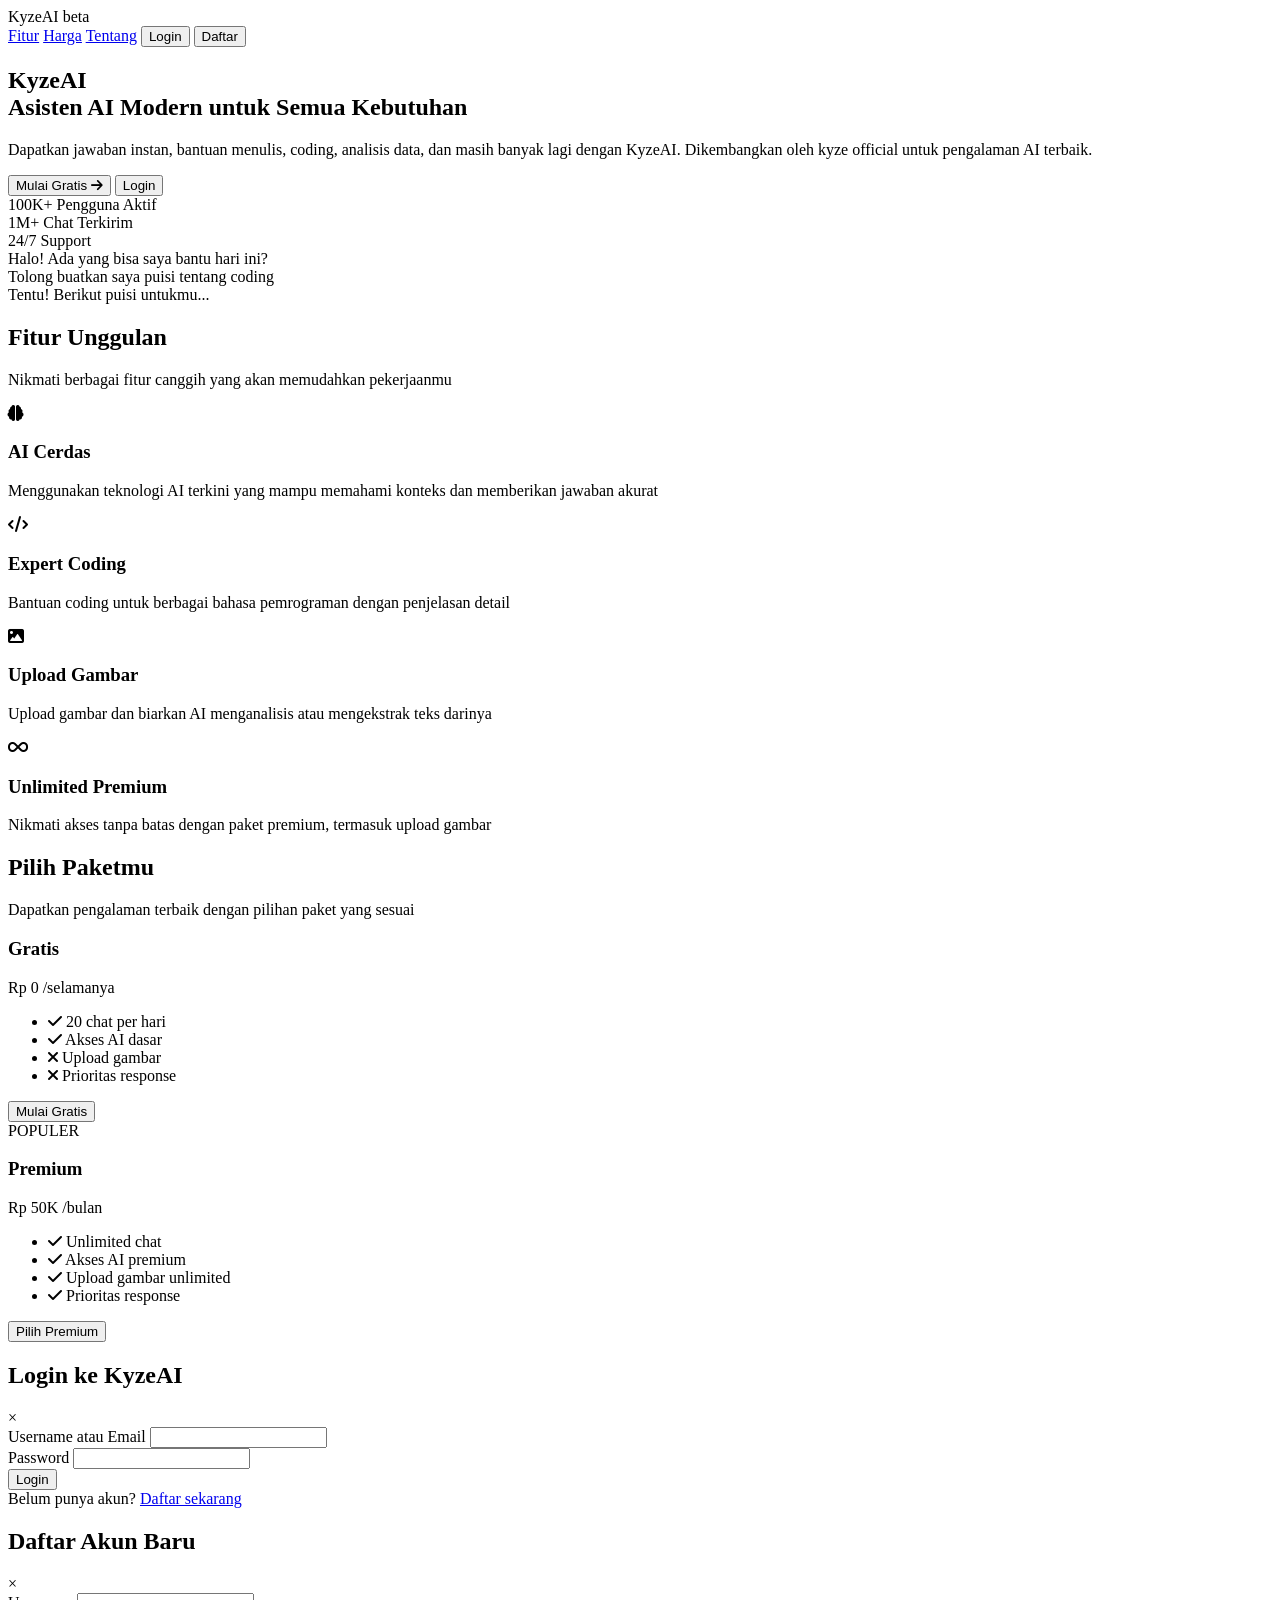
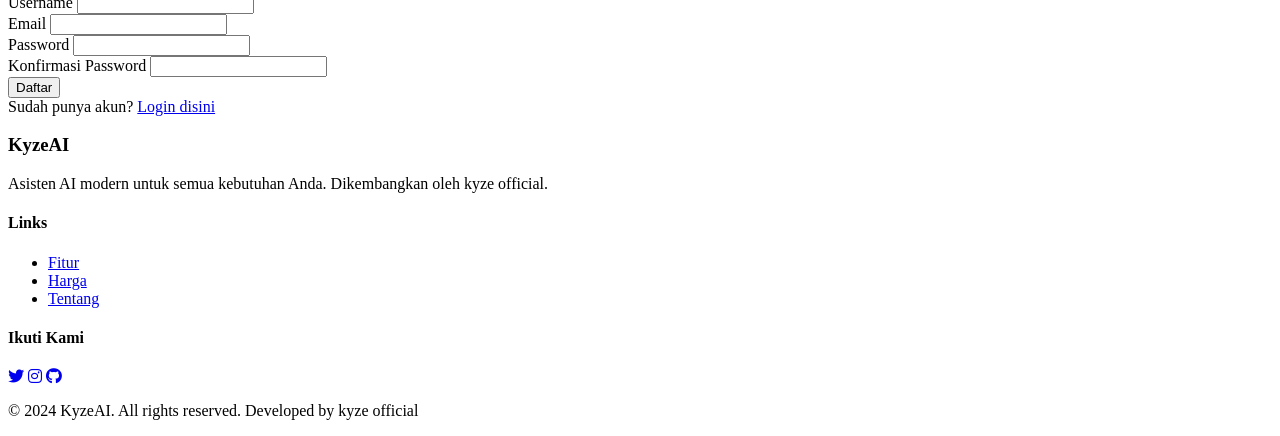
==== index.html @ c9f5bfc3 "root" ====
<!DOCTYPE html>
<html lang="id">
<head>
    <meta charset="UTF-8">
    <meta name="viewport" content="width=device-width, initial-scale=1.0">
    <title>KyzeAI - AI Assistant Modern</title>
    <link rel="stylesheet" href="/css/style.css">
    <link href="https://fonts.googleapis.com/css2?family=Inter:wght@400;500;600;700&display=swap" rel="stylesheet">
    <link rel="stylesheet" href="https://cdnjs.cloudflare.com/ajax/libs/font-awesome/6.0.0/css/all.min.css">
</head>
<body>
    <!-- Navbar -->
    <nav class="navbar">
        <div class="nav-container">
            <div class="nav-logo">
                <span class="logo-text">KyzeAI</span>
                <span class="logo-badge">beta</span>
            </div>
            <div class="nav-menu">
                <a href="#features" class="nav-link">Fitur</a>
                <a href="#pricing" class="nav-link">Harga</a>
                <a href="#about" class="nav-link">Tentang</a>
                <button class="btn btn-outline login-btn" onclick="showLoginModal()">Login</button>
                <button class="btn btn-primary register-btn" onclick="showRegisterModal()">Daftar</button>
                <button class="btn btn-outline logout-btn" style="display: none;" onclick="auth.logout()">Logout</button>
                <div class="user-menu" style="display: none;">
                    <span class="username"></span>
                    <i class="fas fa-chevron-down"></i>
                </div>
            </div>
        </div>
    </nav>

    <!-- Hero Section -->
    <section class="hero">
        <div class="hero-container">
            <div class="hero-content">
                <h1 class="hero-title">
                    <span class="gradient-text">KyzeAI</span>
                    <br>Asisten AI Modern untuk Semua Kebutuhan
                </h1>
                <p class="hero-subtitle">
                    Dapatkan jawaban instan, bantuan menulis, coding, analisis data, dan masih banyak lagi dengan KyzeAI. 
                    Dikembangkan oleh kyze official untuk pengalaman AI terbaik.
                </p>
                <div class="hero-buttons">
                    <button class="btn btn-primary btn-large" onclick="showRegisterModal()">
                        Mulai Gratis
                        <i class="fas fa-arrow-right"></i>
                    </button>
                    <button class="btn btn-outline btn-large" onclick="showLoginModal()">
                        Login
                    </button>
                </div>
                <div class="hero-stats">
                    <div class="stat-item">
                        <span class="stat-number">100K+</span>
                        <span class="stat-label">Pengguna Aktif</span>
                    </div>
                    <div class="stat-item">
                        <span class="stat-number">1M+</span>
                        <span class="stat-label">Chat Terkirim</span>
                    </div>
                    <div class="stat-item">
                        <span class="stat-number">24/7</span>
                        <span class="stat-label">Support</span>
                    </div>
                </div>
            </div>
            <div class="hero-image">
                <div class="chat-preview">
                    <div class="chat-message ai">
                        <div class="message-content">
                            Halo! Ada yang bisa saya bantu hari ini?
                        </div>
                    </div>
                    <div class="chat-message user">
                        <div class="message-content">
                            Tolong buatkan saya puisi tentang coding
                        </div>
                    </div>
                    <div class="chat-message ai">
                        <div class="message-content">
                            Tentu! Berikut puisi untukmu...
                        </div>
                    </div>
                </div>
            </div>
        </div>
    </section>

    <!-- Features Section -->
    <section id="features" class="features">
        <div class="container">
            <h2 class="section-title">Fitur <span class="gradient-text">Unggulan</span></h2>
            <p class="section-subtitle">Nikmati berbagai fitur canggih yang akan memudahkan pekerjaanmu</p>
            
            <div class="features-grid">
                <div class="feature-card">
                    <div class="feature-icon">
                        <i class="fas fa-brain"></i>
                    </div>
                    <h3>AI Cerdas</h3>
                    <p>Menggunakan teknologi AI terkini yang mampu memahami konteks dan memberikan jawaban akurat</p>
                </div>
                
                <div class="feature-card">
                    <div class="feature-icon">
                        <i class="fas fa-code"></i>
                    </div>
                    <h3>Expert Coding</h3>
                    <p>Bantuan coding untuk berbagai bahasa pemrograman dengan penjelasan detail</p>
                </div>
                
                <div class="feature-card">
                    <div class="feature-icon">
                        <i class="fas fa-image"></i>
                    </div>
                    <h3>Upload Gambar</h3>
                    <p>Upload gambar dan biarkan AI menganalisis atau mengekstrak teks darinya</p>
                </div>
                
                <div class="feature-card">
                    <div class="feature-icon">
                        <i class="fas fa-infinity"></i>
                    </div>
                    <h3>Unlimited Premium</h3>
                    <p>Nikmati akses tanpa batas dengan paket premium, termasuk upload gambar</p>
                </div>
            </div>
        </div>
    </section>

    <!-- Pricing Section -->
    <section id="pricing" class="pricing">
        <div class="container">
            <h2 class="section-title">Pilih <span class="gradient-text">Paketmu</span></h2>
            <p class="section-subtitle">Dapatkan pengalaman terbaik dengan pilihan paket yang sesuai</p>
            
            <div class="pricing-grid">
                <div class="pricing-card">
                    <div class="pricing-header">
                        <h3>Gratis</h3>
                        <div class="price">
                            <span class="amount">Rp 0</span>
                            <span class="period">/selamanya</span>
                        </div>
                    </div>
                    <div class="pricing-features">
                        <ul>
                            <li><i class="fas fa-check"></i> 20 chat per hari</li>
                            <li><i class="fas fa-check"></i> Akses AI dasar</li>
                            <li><i class="fas fa-times"></i> Upload gambar</li>
                            <li><i class="fas fa-times"></i> Prioritas response</li>
                        </ul>
                    </div>
                    <button class="btn btn-outline btn-block" onclick="showRegisterModal()">Mulai Gratis</button>
                </div>
                
                <div class="pricing-card premium">
                    <div class="premium-badge">POPULER</div>
                    <div class="pricing-header">
                        <h3>Premium</h3>
                        <div class="price">
                            <span class="amount">Rp 50K</span>
                            <span class="period">/bulan</span>
                        </div>
                    </div>
                    <div class="pricing-features">
                        <ul>
                            <li><i class="fas fa-check"></i> Unlimited chat</li>
                            <li><i class="fas fa-check"></i> Akses AI premium</li>
                            <li><i class="fas fa-check"></i> Upload gambar unlimited</li>
                            <li><i class="fas fa-check"></i> Prioritas response</li>
                        </ul>
                    </div>
                    <button class="btn btn-primary btn-block" onclick="showRegisterModal()">Pilih Premium</button>
                </div>
            </div>
        </div>
    </section>

    <!-- Login Modal -->
    <div id="loginModal" class="modal">
        <div class="modal-content">
            <div class="modal-header">
                <h2>Login ke KyzeAI</h2>
                <span class="close" onclick="closeModal('loginModal')">&times;</span>
            </div>
            <form id="loginForm" onsubmit="handleLogin(event)">
                <div class="form-group">
                    <label for="loginUsername">Username atau Email</label>
                    <input type="text" id="loginUsername" class="form-control" required>
                </div>
                <div class="form-group">
                    <label for="loginPassword">Password</label>
                    <input type="password" id="loginPassword" class="form-control" required>
                </div>
                <div id="loginError" class="alert alert-error" style="display: none;"></div>
                <button type="submit" class="btn btn-primary btn-block">Login</button>
            </form>
            <div class="modal-footer">
                Belum punya akun? <a href="#" onclick="switchModal('register')">Daftar sekarang</a>
            </div>
        </div>
    </div>

    <!-- Register Modal -->
    <div id="registerModal" class="modal">
        <div class="modal-content">
            <div class="modal-header">
                <h2>Daftar Akun Baru</h2>
                <span class="close" onclick="closeModal('registerModal')">&times;</span>
            </div>
            <form id="registerForm" onsubmit="handleRegister(event)">
                <div class="form-group">
                    <label for="regUsername">Username</label>
                    <input type="text" id="regUsername" class="form-control" required minlength="3">
                </div>
                <div class="form-group">
                    <label for="regEmail">Email</label>
                    <input type="email" id="regEmail" class="form-control" required>
                </div>
                <div class="form-group">
                    <label for="regPassword">Password</label>
                    <input type="password" id="regPassword" class="form-control" required minlength="6">
                </div>
                <div class="form-group">
                    <label for="regConfirmPassword">Konfirmasi Password</label>
                    <input type="password" id="regConfirmPassword" class="form-control" required>
                </div>
                <div id="registerError" class="alert alert-error" style="display: none;"></div>
                <button type="submit" class="btn btn-primary btn-block">Daftar</button>
            </form>
            <div class="modal-footer">
                Sudah punya akun? <a href="#" onclick="switchModal('login')">Login disini</a>
            </div>
        </div>
    </div>

    <!-- Footer -->
    <footer class="footer">
        <div class="container">
            <div class="footer-content">
                <div class="footer-brand">
                    <h3>KyzeAI</h3>
                    <p>Asisten AI modern untuk semua kebutuhan Anda. Dikembangkan oleh kyze official.</p>
                </div>
                <div class="footer-links">
                    <h4>Links</h4>
                    <ul>
                        <li><a href="#features">Fitur</a></li>
                        <li><a href="#pricing">Harga</a></li>
                        <li><a href="#about">Tentang</a></li>
                    </ul>
                </div>
                <div class="footer-social">
                    <h4>Ikuti Kami</h4>
                    <div class="social-icons">
                        <a href="#"><i class="fab fa-twitter"></i></a>
                        <a href="#"><i class="fab fa-instagram"></i></a>
                        <a href="#"><i class="fab fa-github"></i></a>
                    </div>
                </div>
            </div>
            <div class="footer-bottom">
                <p>&copy; 2024 KyzeAI. All rights reserved. Developed by kyze official</p>
            </div>
        </div>
    </footer>

    <script src="/js/config.js"></script>
    <script src="/js/api.js"></script>
    <script src="/js/auth.js"></script>
    <script>
        // Modal functions
        function showLoginModal() {
            document.getElementById('loginModal').style.display = 'block';
        }

        function showRegisterModal() {
            document.getElementById('registerModal').style.display = 'block';
        }

        function closeModal(modalId) {
            document.getElementById(modalId).style.display = 'none';
        }

        function switchModal(type) {
            closeModal('loginModal');
            closeModal('registerModal');
            if (type === 'login') {
                showLoginModal();
            } else {
                showRegisterModal();
            }
        }

        // Handle login
        async function handleLogin(event) {
            event.preventDefault();
            const username = document.getElementById('loginUsername').value;
            const password = document.getElementById('loginPassword').value;
            const errorDiv = document.getElementById('loginError');
            
            errorDiv.style.display = 'none';
            
            const result = await auth.login(username, password);
            if (!result.success) {
                errorDiv.textContent = result.error;
                errorDiv.style.display = 'block';
            }
        }

        // Handle register
        async function handleRegister(event) {
            event.preventDefault();
            const username = document.getElementById('regUsername').value;
            const email = document.getElementById('regEmail').value;
            const password = document.getElementById('regPassword').value;
            const confirmPassword = document.getElementById('regConfirmPassword').value;
            const errorDiv = document.getElementById('registerError');
            
            errorDiv.style.display = 'none';
            
            if (password !== confirmPassword) {
                errorDiv.textContent = 'Password tidak cocok';
                errorDiv.style.display = 'block';
                return;
            }
            
            const result = await auth.register(username, email, password);
            if (!result.success) {
                errorDiv.textContent = result.error;
                errorDiv.style.display = 'block';
            }
        }

        // Close modal when clicking outside
        window.onclick = function(event) {
            if (event.target.classList.contains('modal')) {
                event.target.style.display = 'none';
            }
        }
    </script>
</body>
</html>
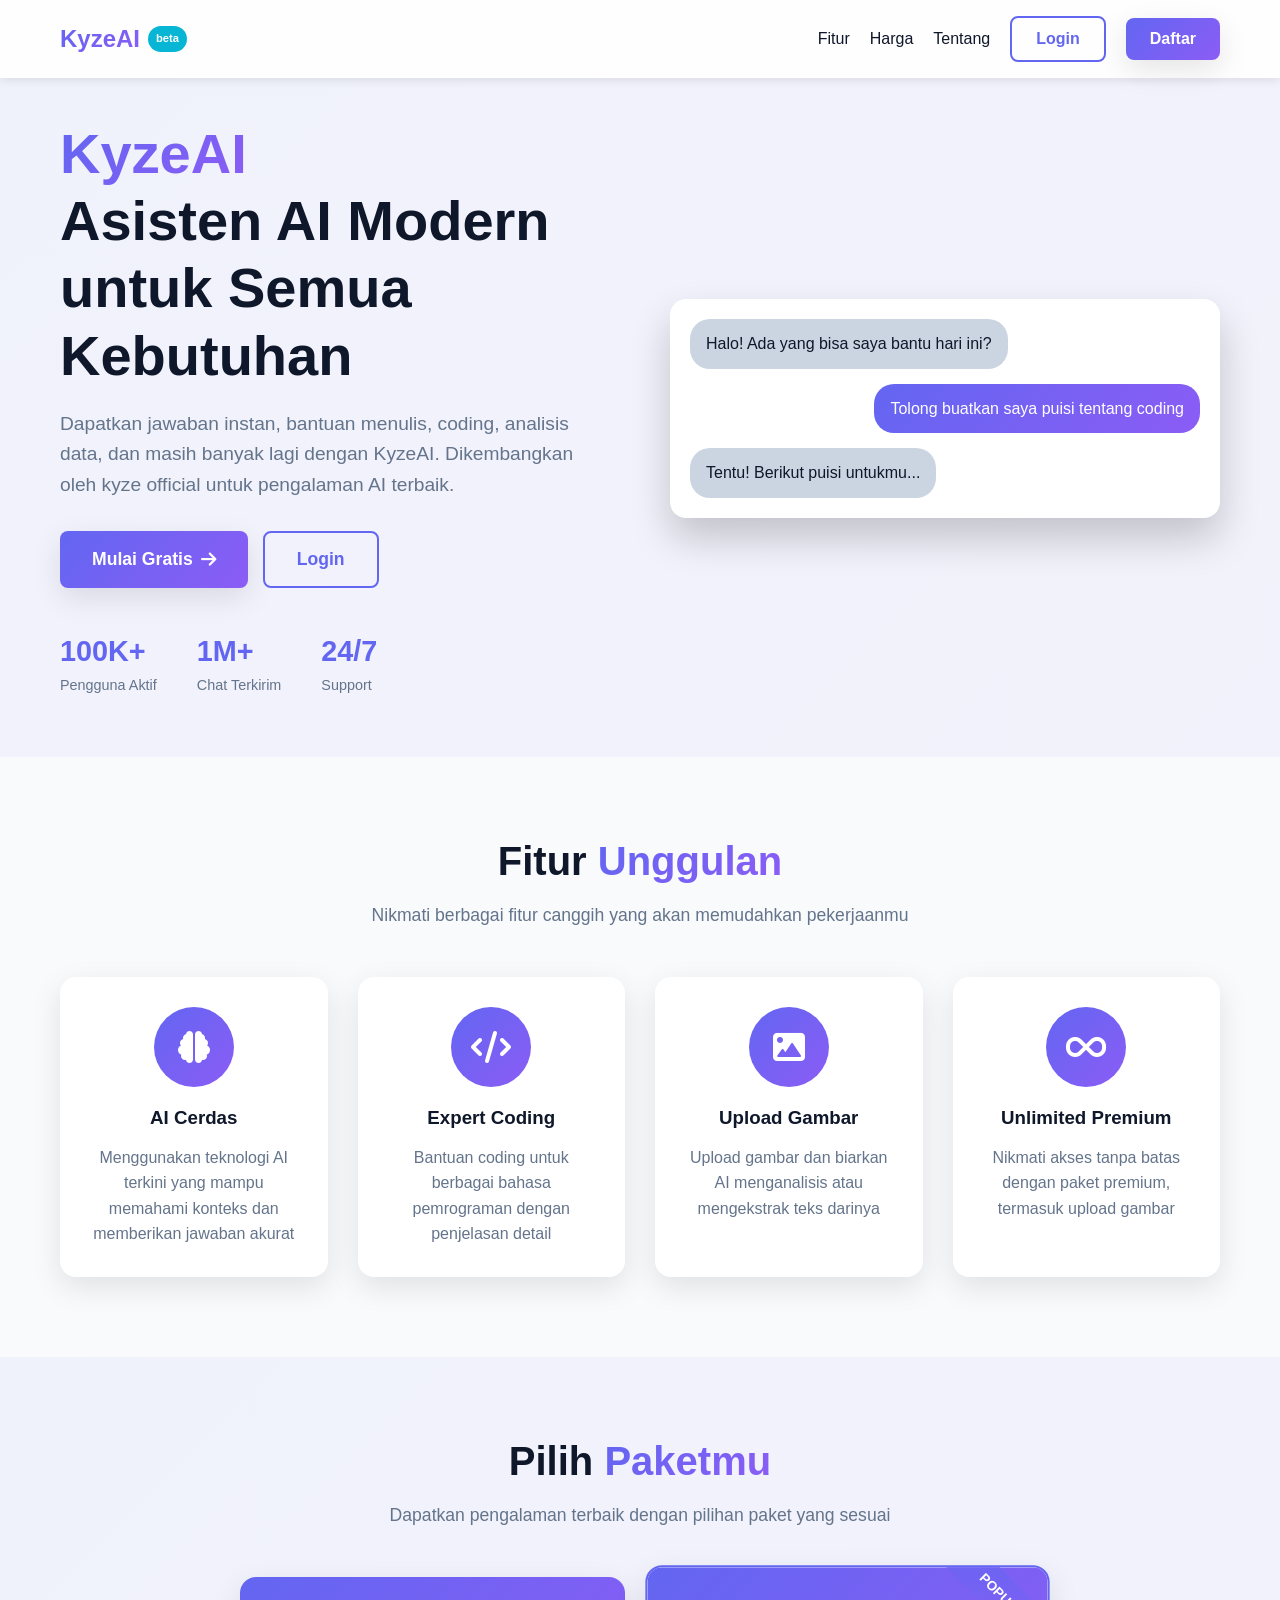
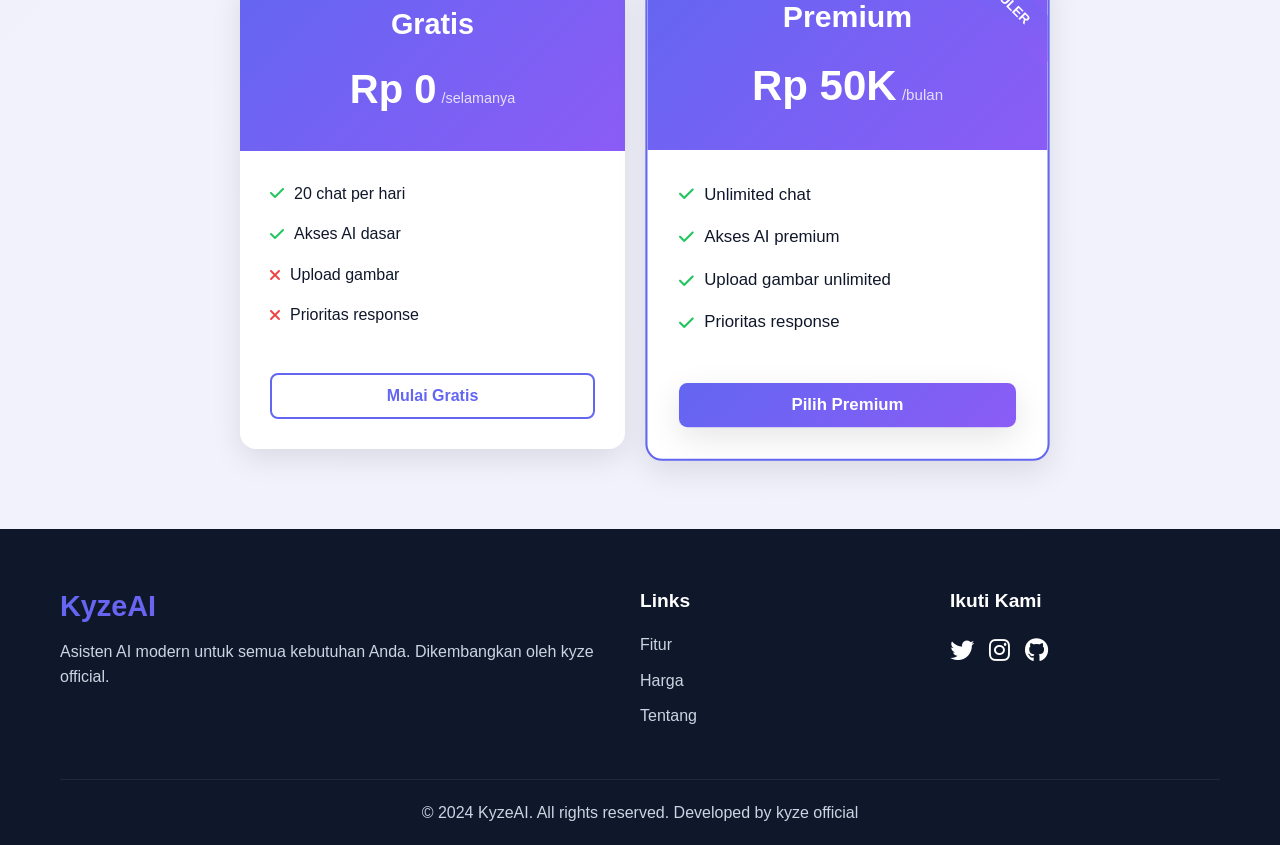
==== commit 41d3a833: "Fix DOCTYPE declaration in index.html" ====
--- a/index.html
+++ b/index.html
@@ -1,4 +1,4 @@
-<!DOCTYPE html>
+<!DOCTYPE html> 
 <html lang="id">
 <head>
     <meta charset="UTF-8">
@@ -269,6 +269,7 @@
         </div>
     </footer>
 
+    
     <script src="/js/config.js"></script>
     <script src="/js/api.js"></script>
     <script src="/js/auth.js"></script>
@@ -344,4 +345,4 @@
         }
     </script>
 </body>
-</html>+</html>
--- a/css/style.css
+++ b/css/style.css
@@ -0,0 +1,669 @@
+/* Reset dan Base Styles */
+* {
+    margin: 0;
+    padding: 0;
+    box-sizing: border-box;
+}
+
+:root {
+    --primary: #6366f1;
+    --primary-dark: #4f46e5;
+    --secondary: #8b5cf6;
+    --accent: #06b6d4;
+    --dark: #0f172a;
+    --dark-light: #1e293b;
+    --light: #f8fafc;
+    --gray: #64748b;
+    --gray-light: #cbd5e1;
+    --danger: #ef4444;
+    --success: #22c55e;
+    --warning: #f59e0b;
+    --gradient: linear-gradient(135deg, var(--primary) 0%, var(--secondary) 100%);
+    --shadow: 0 10px 30px rgba(0, 0, 0, 0.1);
+    --shadow-lg: 0 20px 40px rgba(0, 0, 0, 0.2);
+    --border-radius: 16px;
+    --border-radius-sm: 8px;
+}
+
+body {
+    font-family: 'Inter', sans-serif;
+    background: var(--light);
+    color: var(--dark);
+    line-height: 1.6;
+    overflow-x: hidden;
+}
+
+.container {
+    max-width: 1200px;
+    margin: 0 auto;
+    padding: 0 20px;
+}
+
+/* Typography */
+h1, h2, h3, h4, h5, h6 {
+    font-weight: 700;
+    line-height: 1.2;
+}
+
+.gradient-text {
+    background: var(--gradient);
+    -webkit-background-clip: text;
+    background-clip: text;
+    color: transparent;
+}
+
+.section-title {
+    font-size: 2.5rem;
+    text-align: center;
+    margin-bottom: 1rem;
+}
+
+.section-subtitle {
+    font-size: 1.1rem;
+    color: var(--gray);
+    text-align: center;
+    margin-bottom: 3rem;
+}
+
+/* Buttons */
+.btn {
+    padding: 12px 24px;
+    border: none;
+    border-radius: var(--border-radius-sm);
+    font-size: 1rem;
+    font-weight: 600;
+    cursor: pointer;
+    transition: all 0.3s ease;
+    display: inline-flex;
+    align-items: center;
+    gap: 8px;
+    text-decoration: none;
+}
+
+.btn-primary {
+    background: var(--gradient);
+    color: white;
+    box-shadow: var(--shadow);
+}
+
+.btn-primary:hover {
+    transform: translateY(-2px);
+    box-shadow: var(--shadow-lg);
+}
+
+.btn-outline {
+    background: transparent;
+    border: 2px solid var(--primary);
+    color: var(--primary);
+}
+
+.btn-outline:hover {
+    background: var(--primary);
+    color: white;
+}
+
+.btn-large {
+    padding: 16px 32px;
+    font-size: 1.1rem;
+}
+
+.btn-block {
+    width: 100%;
+    justify-content: center;
+}
+
+/* Navbar */
+.navbar {
+    position: fixed;
+    top: 0;
+    left: 0;
+    right: 0;
+    background: rgba(255, 255, 255, 0.9);
+    backdrop-filter: blur(10px);
+    z-index: 1000;
+    box-shadow: 0 2px 10px rgba(0, 0, 0, 0.1);
+}
+
+.nav-container {
+    max-width: 1200px;
+    margin: 0 auto;
+    padding: 1rem 20px;
+    display: flex;
+    justify-content: space-between;
+    align-items: center;
+}
+
+.nav-logo {
+    display: flex;
+    align-items: center;
+    gap: 8px;
+}
+
+.logo-text {
+    font-size: 1.5rem;
+    font-weight: 700;
+    background: var(--gradient);
+    -webkit-background-clip: text;
+    background-clip: text;
+    color: transparent;
+}
+
+.logo-badge {
+    background: var(--accent);
+    color: white;
+    padding: 4px 8px;
+    border-radius: 20px;
+    font-size: 0.7rem;
+    font-weight: 600;
+}
+
+.nav-menu {
+    display: flex;
+    align-items: center;
+    gap: 20px;
+}
+
+.nav-link {
+    color: var(--dark);
+    text-decoration: none;
+    font-weight: 500;
+    transition: color 0.3s;
+}
+
+.nav-link:hover {
+    color: var(--primary);
+}
+
+.user-menu {
+    display: flex;
+    align-items: center;
+    gap: 8px;
+    cursor: pointer;
+    padding: 8px 16px;
+    border-radius: var(--border-radius-sm);
+    background: var(--gray-light);
+}
+
+/* Hero Section */
+.hero {
+    padding: 120px 0 60px;
+    background: linear-gradient(135deg, rgba(99, 102, 241, 0.05) 0%, rgba(139, 92, 246, 0.05) 100%);
+}
+
+.hero-container {
+    max-width: 1200px;
+    margin: 0 auto;
+    padding: 0 20px;
+    display: grid;
+    grid-template-columns: 1fr 1fr;
+    gap: 60px;
+    align-items: center;
+}
+
+.hero-title {
+    font-size: 3.5rem;
+    margin-bottom: 20px;
+}
+
+.hero-subtitle {
+    font-size: 1.2rem;
+    color: var(--gray);
+    margin-bottom: 30px;
+}
+
+.hero-buttons {
+    display: flex;
+    gap: 15px;
+    margin-bottom: 40px;
+}
+
+.hero-stats {
+    display: flex;
+    gap: 40px;
+}
+
+.stat-item {
+    display: flex;
+    flex-direction: column;
+}
+
+.stat-number {
+    font-size: 1.8rem;
+    font-weight: 700;
+    color: var(--primary);
+}
+
+.stat-label {
+    font-size: 0.9rem;
+    color: var(--gray);
+}
+
+/* Chat Preview */
+.chat-preview {
+    background: white;
+    border-radius: var(--border-radius);
+    box-shadow: var(--shadow-lg);
+    padding: 20px;
+    display: flex;
+    flex-direction: column;
+    gap: 15px;
+}
+
+.chat-message {
+    display: flex;
+    max-width: 80%;
+}
+
+.chat-message.ai {
+    align-self: flex-start;
+}
+
+.chat-message.user {
+    align-self: flex-end;
+}
+
+.message-content {
+    padding: 12px 16px;
+    border-radius: 20px;
+    background: var(--gray-light);
+    color: var(--dark);
+}
+
+.chat-message.user .message-content {
+    background: var(--gradient);
+    color: white;
+}
+
+/* Features Section */
+.features {
+    padding: 80px 0;
+}
+
+.features-grid {
+    display: grid;
+    grid-template-columns: repeat(4, 1fr);
+    gap: 30px;
+}
+
+.feature-card {
+    background: white;
+    padding: 30px;
+    border-radius: var(--border-radius);
+    box-shadow: var(--shadow);
+    text-align: center;
+    transition: transform 0.3s;
+}
+
+.feature-card:hover {
+    transform: translateY(-10px);
+}
+
+.feature-icon {
+    width: 80px;
+    height: 80px;
+    margin: 0 auto 20px;
+    background: var(--gradient);
+    border-radius: 50%;
+    display: flex;
+    align-items: center;
+    justify-content: center;
+    color: white;
+    font-size: 2rem;
+}
+
+.feature-card h3 {
+    margin-bottom: 15px;
+}
+
+.feature-card p {
+    color: var(--gray);
+    line-height: 1.6;
+}
+
+/* Pricing Section */
+.pricing {
+    padding: 80px 0;
+    background: linear-gradient(135deg, rgba(99, 102, 241, 0.05) 0%, rgba(139, 92, 246, 0.05) 100%);
+}
+
+.pricing-grid {
+    display: grid;
+    grid-template-columns: repeat(2, 1fr);
+    gap: 30px;
+    max-width: 800px;
+    margin: 0 auto;
+}
+
+.pricing-card {
+    background: white;
+    border-radius: var(--border-radius);
+    box-shadow: var(--shadow);
+    overflow: hidden;
+    position: relative;
+}
+
+.pricing-card.premium {
+    transform: scale(1.05);
+    border: 2px solid var(--primary);
+}
+
+.premium-badge {
+    position: absolute;
+    top: 12px;
+    right: -30px;
+    background: var(--gradient);
+    color: white;
+    padding: 8px 40px;
+    transform: rotate(45deg);
+    font-size: 0.8rem;
+    font-weight: 600;
+}
+
+.pricing-header {
+    padding: 30px;
+    text-align: center;
+    background: linear-gradient(135deg, var(--primary) 0%, var(--secondary) 100%);
+    color: white;
+}
+
+.pricing-header h3 {
+    margin-bottom: 15px;
+    font-size: 1.8rem;
+}
+
+.price {
+    display: flex;
+    align-items: baseline;
+    justify-content: center;
+    gap: 5px;
+}
+
+.amount {
+    font-size: 2.5rem;
+    font-weight: 700;
+}
+
+.period {
+    font-size: 0.9rem;
+    opacity: 0.8;
+}
+
+.pricing-features {
+    padding: 30px;
+}
+
+.pricing-features ul {
+    list-style: none;
+}
+
+.pricing-features li {
+    margin-bottom: 15px;
+    display: flex;
+    align-items: center;
+    gap: 10px;
+}
+
+.pricing-features i.fa-check {
+    color: var(--success);
+}
+
+.pricing-features i.fa-times {
+    color: var(--danger);
+}
+
+.pricing-card .btn {
+    margin: 0 30px 30px;
+    width: calc(100% - 60px);
+}
+
+/* Modal */
+.modal {
+    display: none;
+    position: fixed;
+    top: 0;
+    left: 0;
+    width: 100%;
+    height: 100%;
+    background: rgba(0, 0, 0, 0.5);
+    z-index: 2000;
+    overflow: auto;
+}
+
+.modal-content {
+    background: white;
+    margin: 50px auto;
+    max-width: 400px;
+    border-radius: var(--border-radius);
+    box-shadow: var(--shadow-lg);
+    animation: modalSlide 0.3s ease;
+}
+
+@keyframes modalSlide {
+    from {
+        transform: translateY(-50px);
+        opacity: 0;
+    }
+    to {
+        transform: translateY(0);
+        opacity: 1;
+    }
+}
+
+.modal-header {
+    padding: 20px 30px;
+    background: var(--gradient);
+    color: white;
+    display: flex;
+    justify-content: space-between;
+    align-items: center;
+    border-radius: var(--border-radius) var(--border-radius) 0 0;
+}
+
+.modal-header h2 {
+    font-size: 1.5rem;
+}
+
+.close {
+    font-size: 1.5rem;
+    cursor: pointer;
+    transition: opacity 0.3s;
+}
+
+.close:hover {
+    opacity: 0.8;
+}
+
+.modal form {
+    padding: 30px;
+}
+
+.form-group {
+    margin-bottom: 20px;
+}
+
+.form-group label {
+    display: block;
+    margin-bottom: 8px;
+    font-weight: 500;
+    color: var(--dark);
+}
+
+.form-control {
+    width: 100%;
+    padding: 12px 16px;
+    border: 2px solid var(--gray-light);
+    border-radius: var(--border-radius-sm);
+    font-size: 1rem;
+    transition: border-color 0.3s;
+}
+
+.form-control:focus {
+    outline: none;
+    border-color: var(--primary);
+}
+
+.alert {
+    padding: 12px 16px;
+    border-radius: var(--border-radius-sm);
+    margin-bottom: 20px;
+    font-size: 0.9rem;
+}
+
+.alert-error {
+    background: rgba(239, 68, 68, 0.1);
+    color: var(--danger);
+    border: 1px solid var(--danger);
+}
+
+.modal-footer {
+    padding: 20px 30px;
+    border-top: 1px solid var(--gray-light);
+    text-align: center;
+}
+
+.modal-footer a {
+    color: var(--primary);
+    text-decoration: none;
+    font-weight: 600;
+}
+
+.modal-footer a:hover {
+    text-decoration: underline;
+}
+
+/* Footer */
+.footer {
+    background: var(--dark);
+    color: white;
+    padding: 60px 0 20px;
+}
+
+.footer-content {
+    display: grid;
+    grid-template-columns: 2fr 1fr 1fr;
+    gap: 40px;
+    margin-bottom: 40px;
+}
+
+.footer-brand h3 {
+    font-size: 1.8rem;
+    margin-bottom: 15px;
+    background: var(--gradient);
+    -webkit-background-clip: text;
+    background-clip: text;
+    color: transparent;
+}
+
+.footer-brand p {
+    color: var(--gray-light);
+    line-height: 1.6;
+}
+
+.footer-links h4,
+.footer-social h4 {
+    margin-bottom: 20px;
+    font-size: 1.2rem;
+}
+
+.footer-links ul {
+    list-style: none;
+}
+
+.footer-links li {
+    margin-bottom: 10px;
+}
+
+.footer-links a {
+    color: var(--gray-light);
+    text-decoration: none;
+    transition: color 0.3s;
+}
+
+.footer-links a:hover {
+    color: white;
+}
+
+.social-icons {
+    display: flex;
+    gap: 15px;
+}
+
+.social-icons a {
+    color: white;
+    font-size: 1.5rem;
+    transition: transform 0.3s;
+}
+
+.social-icons a:hover {
+    transform: translateY(-3px);
+}
+
+.footer-bottom {
+    text-align: center;
+    padding-top: 20px;
+    border-top: 1px solid var(--dark-light);
+    color: var(--gray-light);
+}
+
+/* Responsive */
+@media (max-width: 1024px) {
+    .hero-title {
+        font-size: 2.5rem;
+    }
+    
+    .features-grid {
+        grid-template-columns: repeat(2, 1fr);
+    }
+}
+
+@media (max-width: 768px) {
+    .hero-container {
+        grid-template-columns: 1fr;
+        text-align: center;
+    }
+    
+    .hero-buttons {
+        justify-content: center;
+    }
+    
+    .hero-stats {
+        justify-content: center;
+    }
+    
+    .pricing-grid {
+        grid-template-columns: 1fr;
+        padding: 0 20px;
+    }
+    
+    .pricing-card.premium {
+        transform: none;
+    }
+    
+    .footer-content {
+        grid-template-columns: 1fr;
+        text-align: center;
+    }
+    
+    .social-icons {
+        justify-content: center;
+    }
+    
+    .nav-menu {
+        display: none;
+    }
+}
+
+@media (max-width: 480px) {
+    .features-grid {
+        grid-template-columns: 1fr;
+    }
+    
+    .hero-buttons {
+        flex-direction: column;
+    }
+    
+    .hero-stats {
+        flex-direction: column;
+        gap: 20px;
+    }
+}
